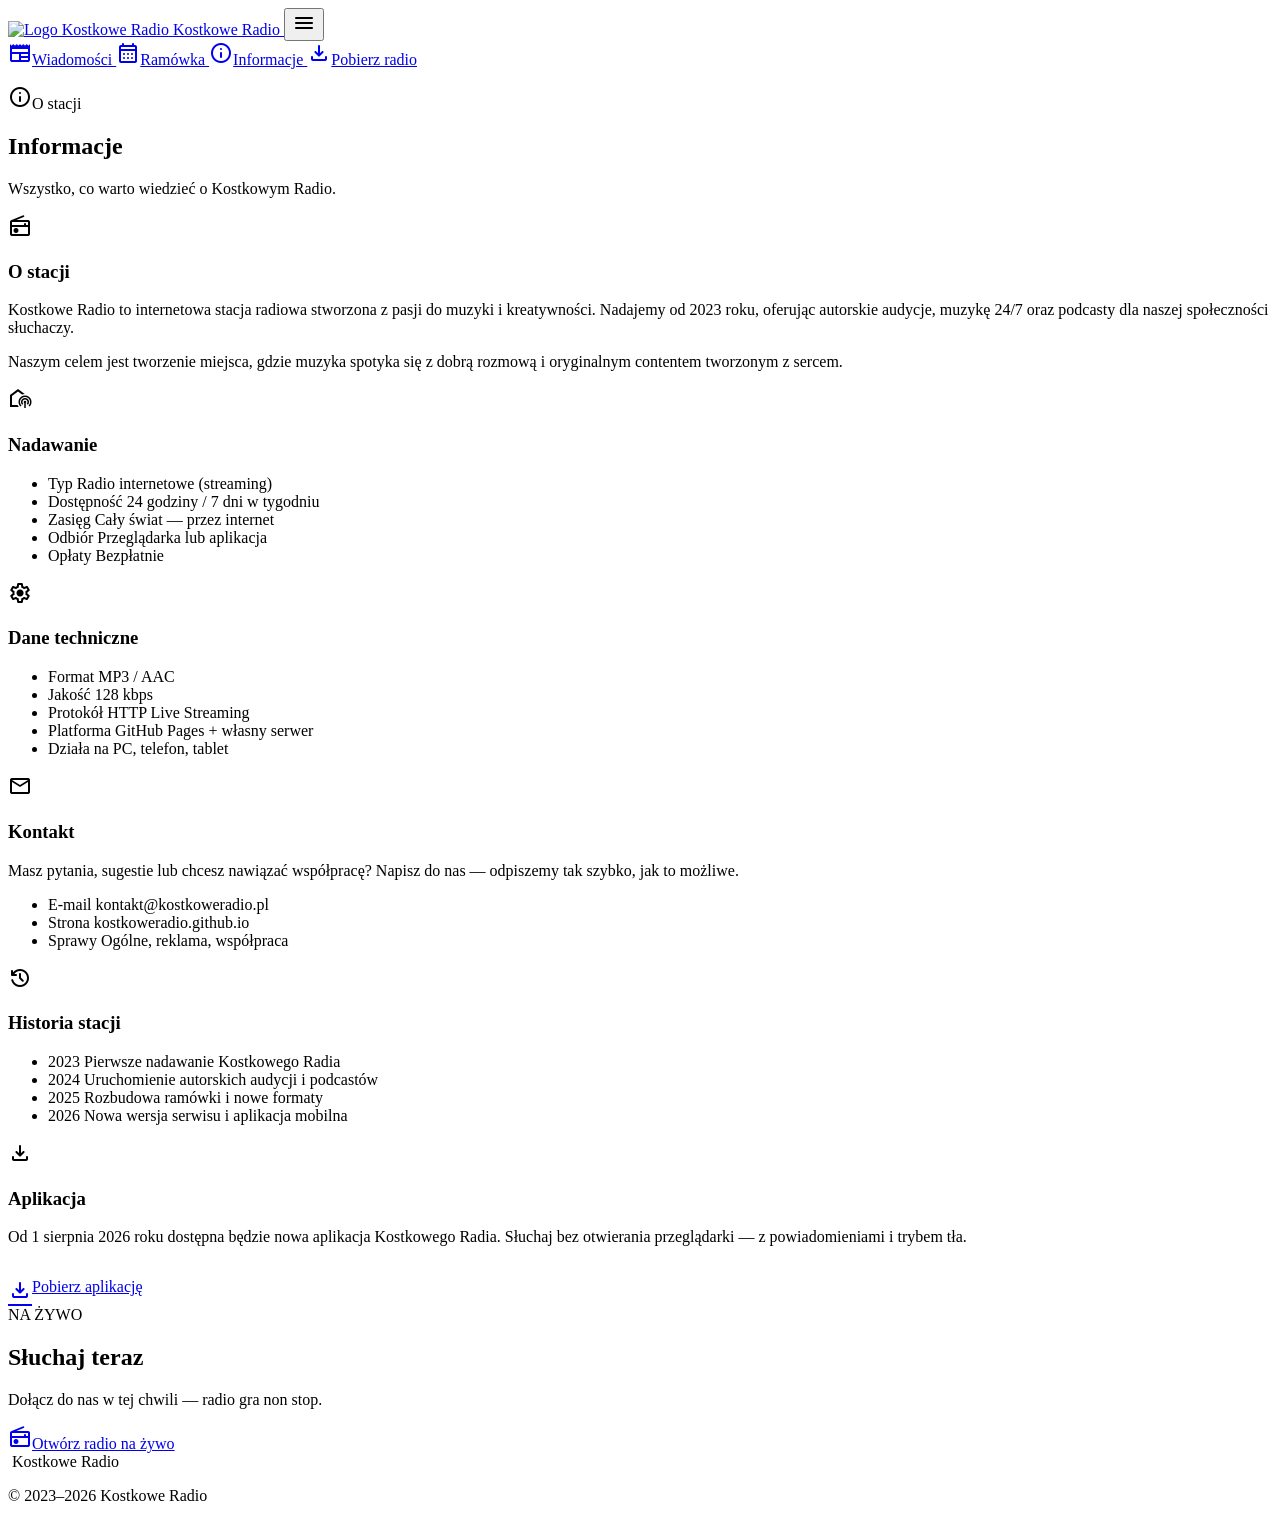
==== pobierz-kostkowe-radio/index.html @ 96087f9d "Create index.html" ====
<!DOCTYPE html>
<html lang="pl">
<head>
  <meta charset="UTF-8" />
  <meta name="viewport" content="width=device-width, initial-scale=1.0" />
  <meta name="description" content="Informacje o Kostkowym Radio — historia stacji, kontakt i dane techniczne." />
  <title>Informacje — Kostkowe Radio</title>
  <link rel="icon" href="https://kostkoweradio.github.io/strona-glowna/icon.png" type="image/png" />
  <link rel="preconnect" href="https://fonts.googleapis.com" />
  <link rel="preconnect" href="https://fonts.gstatic.com" crossorigin />
  <link href="https://fonts.googleapis.com/css2?family=Poppins:wght@400;500;600;700&display=swap" rel="stylesheet" />
  <link rel="stylesheet" href="https://fonts.googleapis.com/css2?family=Material+Symbols+Rounded:opsz,wght,FILL,GRAD@20,400,1,0" />
  <link rel="stylesheet" href="style.css" />
</head>
<body>

  <header class="navbar">
    <div class="navbar-inner">
      <a href="index.html" class="navbar-brand">
        <img src="https://kostkoweradio.github.io/strona-glowna/icon.png" alt="Logo Kostkowe Radio" class="navbar-logo" />
        <span>Kostkowe Radio</span>
      </a>
      <button class="hamburger" id="hamburger" aria-label="Otwórz menu" aria-expanded="false">
        <span class="material-symbols-rounded">menu</span>
      </button>
      <nav class="nav-links" id="nav-links" aria-label="Nawigacja główna">
        <a href="wiadomosci.html" class="nav-link">
          <span class="material-symbols-rounded">newspaper</span>Wiadomości
        </a>
        <a href="ramowka.html" class="nav-link">
          <span class="material-symbols-rounded">calendar_month</span>Ramówka
        </a>
        <a href="informacje.html" class="nav-link">
          <span class="material-symbols-rounded">info</span>Informacje
        </a>
        <a href="/pobierz-kostkowe-radio/" class="nav-link nav-dl">
          <span class="material-symbols-rounded">download</span>Pobierz radio
        </a>
      </nav>
    </div>
  </header>

  <main>

    <section class="page-hero">
      <div class="container">
        <p class="page-eyebrow">
          <span class="material-symbols-rounded">info</span>O stacji
        </p>
        <h1>Informacje</h1>
        <p>Wszystko, co warto wiedzieć o Kostkowym Radio.</p>
      </div>
    </section>

    <section class="section">
      <div class="container">
        <div class="info-grid">

          <div class="info-card">
            <div class="info-card-head">
              <span class="material-symbols-rounded">radio</span>
              <h3>O stacji</h3>
            </div>
            <p>Kostkowe Radio to internetowa stacja radiowa stworzona z pasji do muzyki i kreatywności. Nadajemy od 2023 roku, oferując autorskie audycje, muzykę 24/7 oraz podcasty dla naszej społeczności słuchaczy.</p>
            <p>Naszym celem jest tworzenie miejsca, gdzie muzyka spotyka się z dobrą rozmową i oryginalnym contentem tworzonym z sercem.</p>
          </div>

          <div class="info-card">
            <div class="info-card-head">
              <span class="material-symbols-rounded">broadcast_on_personal</span>
              <h3>Nadawanie</h3>
            </div>
            <ul class="info-list">
              <li>
                <span class="li-label">Typ</span>
                <span class="li-val">Radio internetowe (streaming)</span>
              </li>
              <li>
                <span class="li-label">Dostępność</span>
                <span class="li-val">24 godziny / 7 dni w tygodniu</span>
              </li>
              <li>
                <span class="li-label">Zasięg</span>
                <span class="li-val">Cały świat — przez internet</span>
              </li>
              <li>
                <span class="li-label">Odbiór</span>
                <span class="li-val">Przeglądarka lub aplikacja</span>
              </li>
              <li>
                <span class="li-label">Opłaty</span>
                <span class="li-val">Bezpłatnie</span>
              </li>
            </ul>
          </div>

          <div class="info-card">
            <div class="info-card-head">
              <span class="material-symbols-rounded">settings</span>
              <h3>Dane techniczne</h3>
            </div>
            <ul class="info-list">
              <li>
                <span class="li-label">Format</span>
                <span class="li-val">MP3 / AAC</span>
              </li>
              <li>
                <span class="li-label">Jakość</span>
                <span class="li-val">128 kbps</span>
              </li>
              <li>
                <span class="li-label">Protokół</span>
                <span class="li-val">HTTP Live Streaming</span>
              </li>
              <li>
                <span class="li-label">Platforma</span>
                <span class="li-val">GitHub Pages + własny serwer</span>
              </li>
              <li>
                <span class="li-label">Działa na</span>
                <span class="li-val">PC, telefon, tablet</span>
              </li>
            </ul>
          </div>

          <div class="info-card">
            <div class="info-card-head">
              <span class="material-symbols-rounded">mail</span>
              <h3>Kontakt</h3>
            </div>
            <p>Masz pytania, sugestie lub chcesz nawiązać współpracę? Napisz do nas — odpiszemy tak szybko, jak to możliwe.</p>
            <ul class="info-list">
              <li>
                <span class="li-label">E-mail</span>
                <span class="li-val">kontakt@kostkoweradio.pl</span>
              </li>
              <li>
                <span class="li-label">Strona</span>
                <span class="li-val">kostkoweradio.github.io</span>
              </li>
              <li>
                <span class="li-label">Sprawy</span>
                <span class="li-val">Ogólne, reklama, współpraca</span>
              </li>
            </ul>
          </div>

          <div class="info-card">
            <div class="info-card-head">
              <span class="material-symbols-rounded">history</span>
              <h3>Historia stacji</h3>
            </div>
            <ul class="info-list">
              <li>
                <span class="li-label">2023</span>
                <span class="li-val">Pierwsze nadawanie Kostkowego Radia</span>
              </li>
              <li>
                <span class="li-label">2024</span>
                <span class="li-val">Uruchomienie autorskich audycji i podcastów</span>
              </li>
              <li>
                <span class="li-label">2025</span>
                <span class="li-val">Rozbudowa ramówki i nowe formaty</span>
              </li>
              <li>
                <span class="li-label">2026</span>
                <span class="li-val">Nowa wersja serwisu i aplikacja mobilna</span>
              </li>
            </ul>
          </div>

          <div class="info-card">
            <div class="info-card-head">
              <span class="material-symbols-rounded">download</span>
              <h3>Aplikacja</h3>
            </div>
            <p>Od 1 sierpnia 2026 roku dostępna będzie nowa aplikacja Kostkowego Radia. Słuchaj bez otwierania przeglądarki — z powiadomieniami i trybem tła.</p>
            <a href="pobierz-kostkowe-radio.html" class="btn btn-primary" style="margin-top: 16px; display: inline-flex;">
              <span class="material-symbols-rounded">download</span>Pobierz aplikację
            </a>
          </div>

        </div>
      </div>
    </section>

    <section class="section section-live">
      <div class="container">
        <div class="live-panel">
          <div class="live-badge">
            <span class="live-dot live-dot-md"></span>NA ŻYWO
          </div>
          <h2>Słuchaj teraz</h2>
          <p>Dołącz do nas w tej chwili — radio gra non stop.</p>
          <a href="https://kostkoweradio.github.io/radio" target="_blank" rel="noopener noreferrer" class="btn btn-primary btn-lg">
            <span class="material-symbols-rounded">radio</span>Otwórz radio na żywo
          </a>
        </div>
      </div>
    </section>

  </main>

  <footer class="footer">
    <div class="container footer-inner">
      <div class="footer-brand">
        <img src="https://kostkoweradio.github.io/strona-glowna/icon.png" alt="" class="footer-logo" aria-hidden="true" />
        <span>Kostkowe Radio</span>
      </div>
      <p class="footer-copy">© 2023–2026 Kostkowe Radio</p>
    </div>
  </footer>

  <script src="main.js"></script>
</body>
</html>
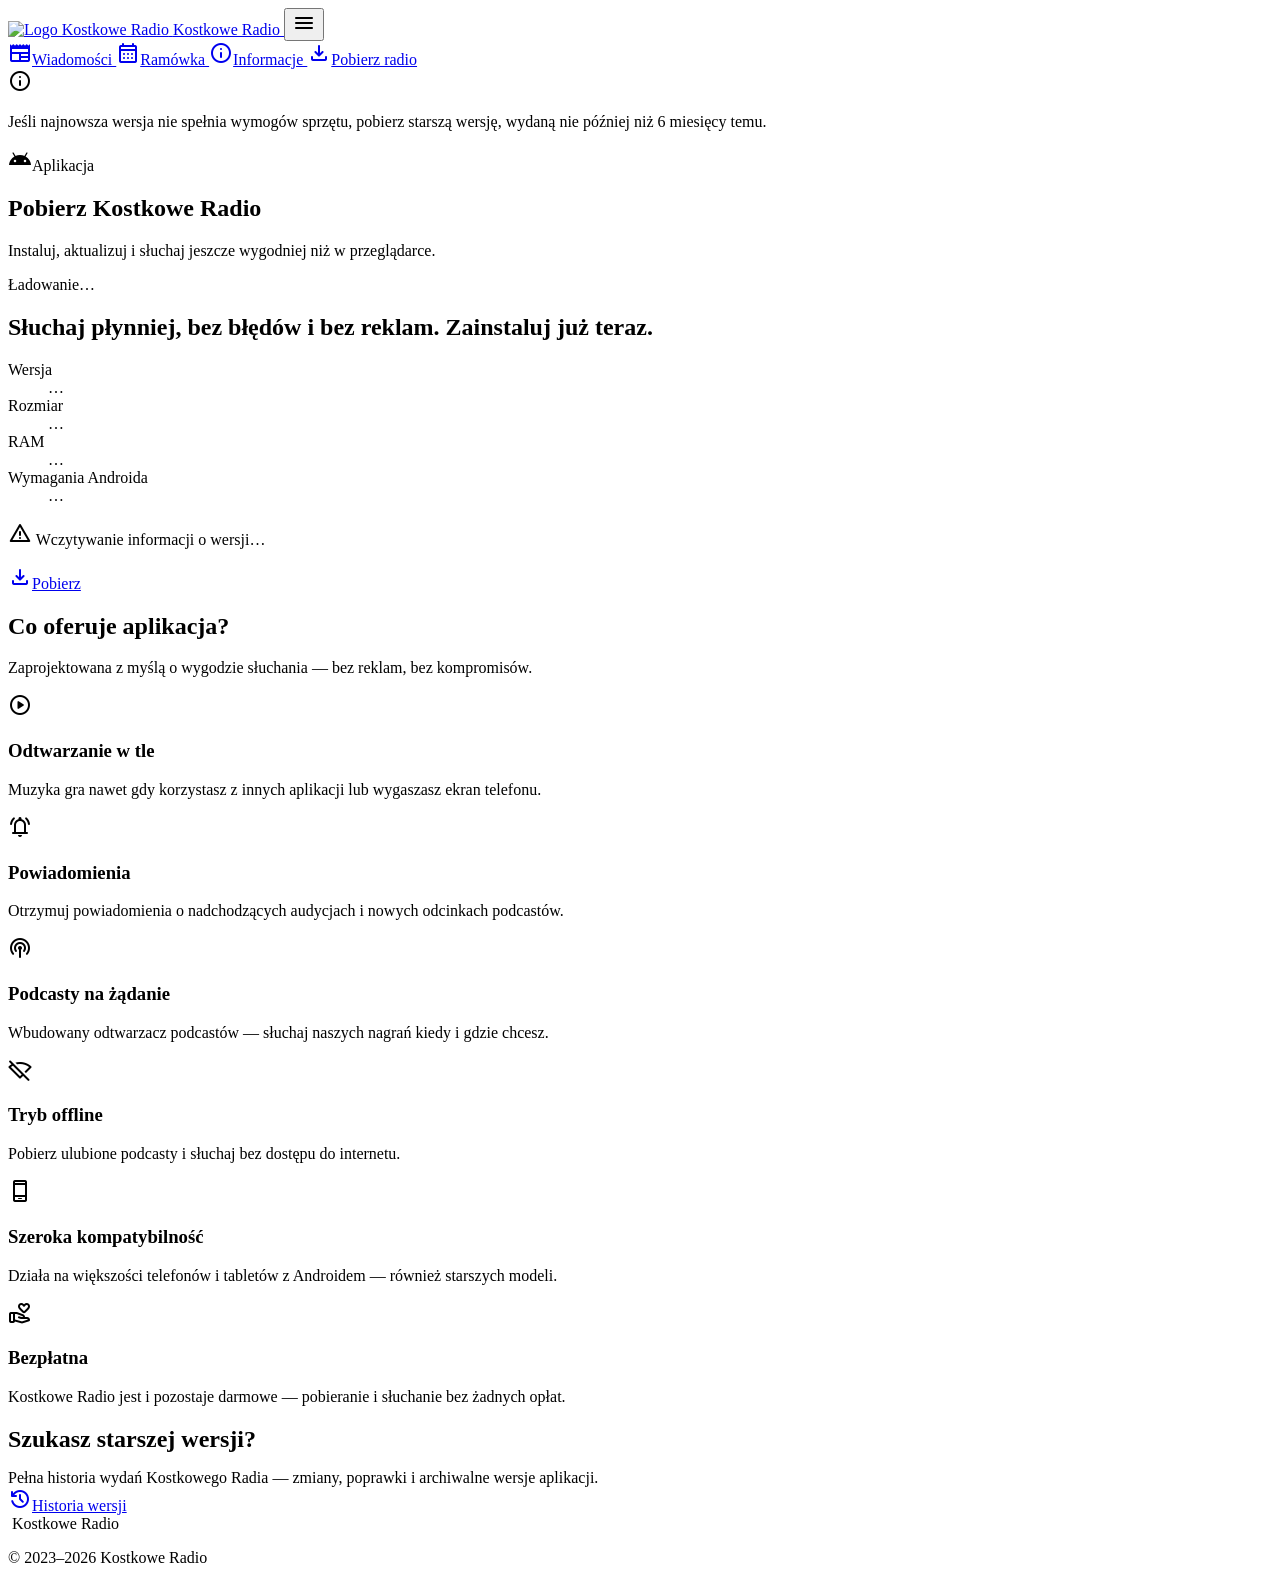
==== commit a3a0d9c9: "Update index.html" ====
--- a/pobierz-kostkowe-radio/index.html
+++ b/pobierz-kostkowe-radio/index.html
@@ -3,8 +3,8 @@
 <head>
   <meta charset="UTF-8" />
   <meta name="viewport" content="width=device-width, initial-scale=1.0" />
-  <meta name="description" content="Informacje o Kostkowym Radio — historia stacji, kontakt i dane techniczne." />
-  <title>Informacje — Kostkowe Radio</title>
+  <meta name="description" content="Pobierz aplikację Kostkowe Radio na Androida — najnowsza wersja, wymagania sprzętowe i historia wydań." />
+  <title>Pobierz aplikację — Kostkowe Radio</title>
   <link rel="icon" href="https://kostkoweradio.github.io/strona-glowna/icon.png" type="image/png" />
   <link rel="preconnect" href="https://fonts.googleapis.com" />
   <link rel="preconnect" href="https://fonts.gstatic.com" crossorigin />
@@ -33,7 +33,7 @@
         <a href="informacje.html" class="nav-link">
           <span class="material-symbols-rounded">info</span>Informacje
         </a>
-        <a href="/pobierz-kostkowe-radio/" class="nav-link nav-dl">
+        <a href="pobierz-kostkowe-radio.html" class="nav-link nav-dl">
           <span class="material-symbols-rounded">download</span>Pobierz radio
         </a>
       </nav>
@@ -42,159 +42,136 @@
 
   <main>
 
+    <!-- Stały komunikat u góry strony -->
+    <div class="top-notice">
+      <div class="container top-notice-inner">
+        <span class="material-symbols-rounded" aria-hidden="true">info</span>
+        <p>Jeśli najnowsza wersja nie spełnia wymogów sprzętu, pobierz starszą wersję, wydaną nie później niż 6 miesięcy temu.</p>
+      </div>
+    </div>
+
     <section class="page-hero">
       <div class="container">
         <p class="page-eyebrow">
-          <span class="material-symbols-rounded">info</span>O stacji
+          <span class="material-symbols-rounded">android</span>Aplikacja
         </p>
-        <h1>Informacje</h1>
-        <p>Wszystko, co warto wiedzieć o Kostkowym Radio.</p>
+        <h1>Pobierz Kostkowe Radio</h1>
+        <p>Instaluj, aktualizuj i słuchaj jeszcze wygodniej niż w przeglądarce.</p>
       </div>
     </section>
 
-    <section class="section">
+    <!-- Karta wersji — wszystkie dane wczytywane dynamicznie z wersje.json -->
+    <section class="section section-alt">
       <div class="container">
-        <div class="info-grid">
+        <div class="version-card" id="version-card">
+          <span class="dl-badge" id="version-badge">Ładowanie…</span>
+          <h2 class="version-tagline">Słuchaj płynniej, bez błędów i bez reklam. Zainstaluj już teraz.</h2>
 
-          <div class="info-card">
-            <div class="info-card-head">
-              <span class="material-symbols-rounded">radio</span>
-              <h3>O stacji</h3>
+          <div id="version-notice" class="version-alert" role="status" aria-live="polite" hidden></div>
+
+          <dl class="version-specs">
+            <div class="spec-row">
+              <dt>Wersja</dt>
+              <dd id="app-version">…</dd>
             </div>
-            <p>Kostkowe Radio to internetowa stacja radiowa stworzona z pasji do muzyki i kreatywności. Nadajemy od 2023 roku, oferując autorskie audycje, muzykę 24/7 oraz podcasty dla naszej społeczności słuchaczy.</p>
-            <p>Naszym celem jest tworzenie miejsca, gdzie muzyka spotyka się z dobrą rozmową i oryginalnym contentem tworzonym z sercem.</p>
+            <div class="spec-row">
+              <dt>Rozmiar</dt>
+              <dd id="app-size">…</dd>
+            </div>
+            <div class="spec-row">
+              <dt>RAM</dt>
+              <dd id="app-ram">…</dd>
+            </div>
+            <div class="spec-row">
+              <dt>Wymagania Androida</dt>
+              <dd id="app-android">…</dd>
+            </div>
+          </dl>
+
+          <p class="version-info-note">
+            <span class="material-symbols-rounded" aria-hidden="true">warning</span>
+            <span id="app-note">Wczytywanie informacji o wersji…</span>
+          </p>
+
+          <div id="recommend-wrap" class="recommend-box" role="status" aria-live="polite" hidden>
+            <span class="material-symbols-rounded" aria-hidden="true">tips_and_updates</span>
+            <div>
+              <p id="recommend-text"></p>
+              <a id="recommend-btn" href="#" class="btn btn-outline btn-sm">
+                <span class="material-symbols-rounded">download</span>Pobierz zalecaną wersję
+              </a>
+            </div>
           </div>
 
-          <div class="info-card">
-            <div class="info-card-head">
-              <span class="material-symbols-rounded">broadcast_on_personal</span>
-              <h3>Nadawanie</h3>
-            </div>
-            <ul class="info-list">
-              <li>
-                <span class="li-label">Typ</span>
-                <span class="li-val">Radio internetowe (streaming)</span>
-              </li>
-              <li>
-                <span class="li-label">Dostępność</span>
-                <span class="li-val">24 godziny / 7 dni w tygodniu</span>
-              </li>
-              <li>
-                <span class="li-label">Zasięg</span>
-                <span class="li-val">Cały świat — przez internet</span>
-              </li>
-              <li>
-                <span class="li-label">Odbiór</span>
-                <span class="li-val">Przeglądarka lub aplikacja</span>
-              </li>
-              <li>
-                <span class="li-label">Opłaty</span>
-                <span class="li-val">Bezpłatnie</span>
-              </li>
-            </ul>
-          </div>
+          <a id="download-btn" href="#" class="btn btn-primary btn-lg" download>
+            <span class="material-symbols-rounded">download</span>Pobierz
+          </a>
 
-          <div class="info-card">
-            <div class="info-card-head">
-              <span class="material-symbols-rounded">settings</span>
-              <h3>Dane techniczne</h3>
-            </div>
-            <ul class="info-list">
-              <li>
-                <span class="li-label">Format</span>
-                <span class="li-val">MP3 / AAC</span>
-              </li>
-              <li>
-                <span class="li-label">Jakość</span>
-                <span class="li-val">128 kbps</span>
-              </li>
-              <li>
-                <span class="li-label">Protokół</span>
-                <span class="li-val">HTTP Live Streaming</span>
-              </li>
-              <li>
-                <span class="li-label">Platforma</span>
-                <span class="li-val">GitHub Pages + własny serwer</span>
-              </li>
-              <li>
-                <span class="li-label">Działa na</span>
-                <span class="li-val">PC, telefon, tablet</span>
-              </li>
-            </ul>
-          </div>
-
-          <div class="info-card">
-            <div class="info-card-head">
-              <span class="material-symbols-rounded">mail</span>
-              <h3>Kontakt</h3>
-            </div>
-            <p>Masz pytania, sugestie lub chcesz nawiązać współpracę? Napisz do nas — odpiszemy tak szybko, jak to możliwe.</p>
-            <ul class="info-list">
-              <li>
-                <span class="li-label">E-mail</span>
-                <span class="li-val">kontakt@kostkoweradio.pl</span>
-              </li>
-              <li>
-                <span class="li-label">Strona</span>
-                <span class="li-val">kostkoweradio.github.io</span>
-              </li>
-              <li>
-                <span class="li-label">Sprawy</span>
-                <span class="li-val">Ogólne, reklama, współpraca</span>
-              </li>
-            </ul>
-          </div>
-
-          <div class="info-card">
-            <div class="info-card-head">
-              <span class="material-symbols-rounded">history</span>
-              <h3>Historia stacji</h3>
-            </div>
-            <ul class="info-list">
-              <li>
-                <span class="li-label">2023</span>
-                <span class="li-val">Pierwsze nadawanie Kostkowego Radia</span>
-              </li>
-              <li>
-                <span class="li-label">2024</span>
-                <span class="li-val">Uruchomienie autorskich audycji i podcastów</span>
-              </li>
-              <li>
-                <span class="li-label">2025</span>
-                <span class="li-val">Rozbudowa ramówki i nowe formaty</span>
-              </li>
-              <li>
-                <span class="li-label">2026</span>
-                <span class="li-val">Nowa wersja serwisu i aplikacja mobilna</span>
-              </li>
-            </ul>
-          </div>
-
-          <div class="info-card">
-            <div class="info-card-head">
-              <span class="material-symbols-rounded">download</span>
-              <h3>Aplikacja</h3>
-            </div>
-            <p>Od 1 sierpnia 2026 roku dostępna będzie nowa aplikacja Kostkowego Radia. Słuchaj bez otwierania przeglądarki — z powiadomieniami i trybem tła.</p>
-            <a href="pobierz-kostkowe-radio.html" class="btn btn-primary" style="margin-top: 16px; display: inline-flex;">
-              <span class="material-symbols-rounded">download</span>Pobierz aplikację
-            </a>
-          </div>
-
+          <noscript>
+            <p class="version-error">Włącz JavaScript, aby zobaczyć aktualne informacje o wersji i pobrać aplikację.</p>
+          </noscript>
         </div>
       </div>
     </section>
 
-    <section class="section section-live">
+    <!-- Inne dostępne wersje — generowane dynamicznie (max 6 miesięcy wstecz) -->
+    <section class="section" id="other-versions-wrap" hidden>
       <div class="container">
-        <div class="live-panel">
-          <div class="live-badge">
-            <span class="live-dot live-dot-md"></span>NA ŻYWO
+        <h2 class="section-title">Inne dostępne wersje</h2>
+        <p class="section-sub">Wersje wydane w ciągu ostatnich 6 miesięcy, nadal dostępne do pobrania z tej strony.</p>
+        <ul class="version-pills" id="other-versions"></ul>
+      </div>
+    </section>
+
+    <section class="section section-alt">
+      <div class="container">
+        <h2 class="section-title">Co oferuje aplikacja?</h2>
+        <p class="section-sub">Zaprojektowana z myślą o wygodzie słuchania — bez reklam, bez kompromisów.</p>
+        <div class="feature-grid">
+          <div class="feature-card">
+            <span class="material-symbols-rounded feature-icon">play_circle</span>
+            <h3>Odtwarzanie w tle</h3>
+            <p>Muzyka gra nawet gdy korzystasz z innych aplikacji lub wygaszasz ekran telefonu.</p>
           </div>
-          <h2>Słuchaj teraz</h2>
-          <p>Dołącz do nas w tej chwili — radio gra non stop.</p>
-          <a href="https://kostkoweradio.github.io/radio" target="_blank" rel="noopener noreferrer" class="btn btn-primary btn-lg">
-            <span class="material-symbols-rounded">radio</span>Otwórz radio na żywo
+          <div class="feature-card">
+            <span class="material-symbols-rounded feature-icon">notifications_active</span>
+            <h3>Powiadomienia</h3>
+            <p>Otrzymuj powiadomienia o nadchodzących audycjach i nowych odcinkach podcastów.</p>
+          </div>
+          <div class="feature-card">
+            <span class="material-symbols-rounded feature-icon">podcasts</span>
+            <h3>Podcasty na żądanie</h3>
+            <p>Wbudowany odtwarzacz podcastów — słuchaj naszych nagrań kiedy i gdzie chcesz.</p>
+          </div>
+          <div class="feature-card">
+            <span class="material-symbols-rounded feature-icon">signal_wifi_off</span>
+            <h3>Tryb offline</h3>
+            <p>Pobierz ulubione podcasty i słuchaj bez dostępu do internetu.</p>
+          </div>
+          <div class="feature-card">
+            <span class="material-symbols-rounded feature-icon">phone_android</span>
+            <h3>Szeroka kompatybilność</h3>
+            <p>Działa na większości telefonów i tabletów z Androidem — również starszych modeli.</p>
+          </div>
+          <div class="feature-card">
+            <span class="material-symbols-rounded feature-icon">volunteer_activism</span>
+            <h3>Bezpłatna</h3>
+            <p>Kostkowe Radio jest i pozostaje darmowe — pobieranie i słuchanie bez żadnych opłat.</p>
+          </div>
+        </div>
+      </div>
+    </section>
+
+    <!-- Sekcja z linkiem do pełnej historii wersji -->
+    <section class="section">
+      <div class="container">
+        <div class="history-box">
+          <div>
+            <h2 class="section-title" style="margin-bottom:6px;">Szukasz starszej wersji?</h2>
+            <p class="section-sub" style="margin-bottom:0;">Pełna historia wydań Kostkowego Radia — zmiany, poprawki i archiwalne wersje aplikacji.</p>
+          </div>
+          <a href="/pobierz-kostkowe-radio/historia.html" class="btn btn-outline btn-lg">
+            <span class="material-symbols-rounded">history</span>Historia wersji
           </a>
         </div>
       </div>
@@ -213,5 +190,6 @@
   </footer>
 
   <script src="main.js"></script>
+  <script src="pobierz.js"></script>
 </body>
 </html>
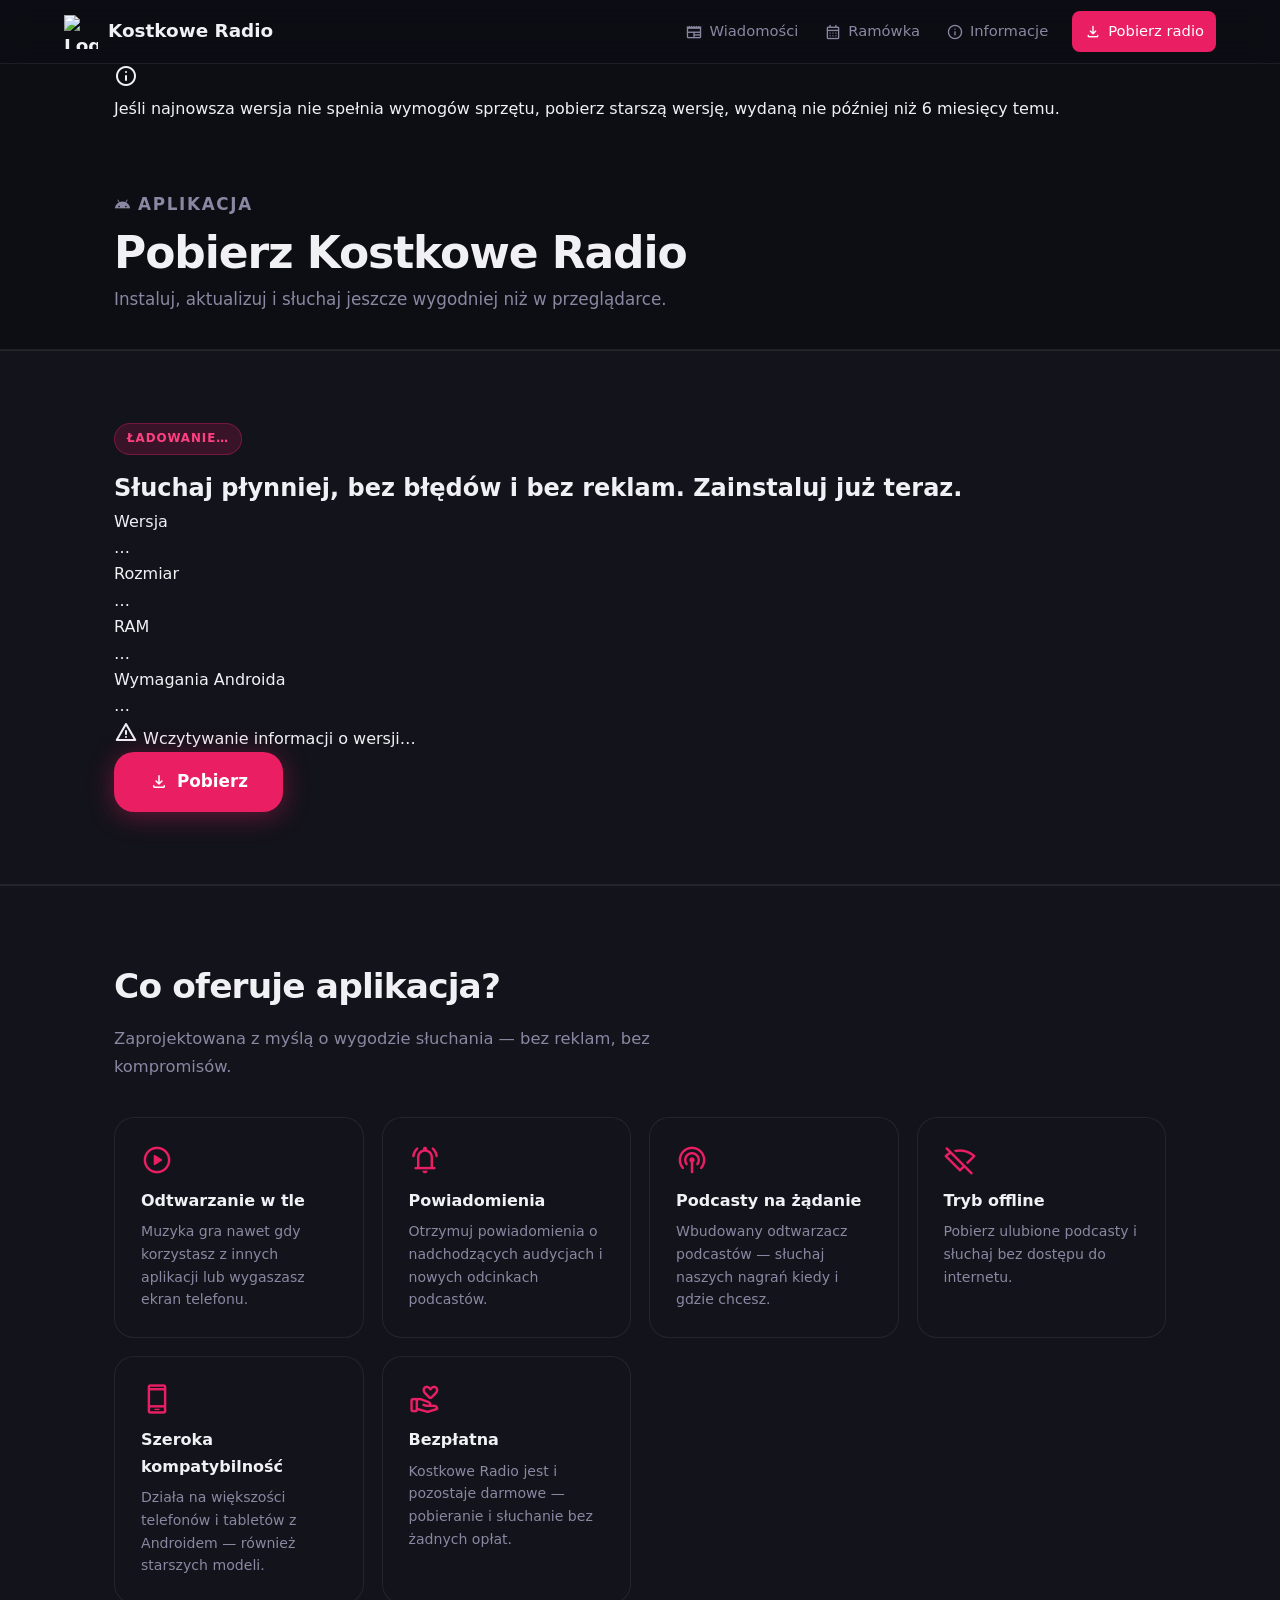
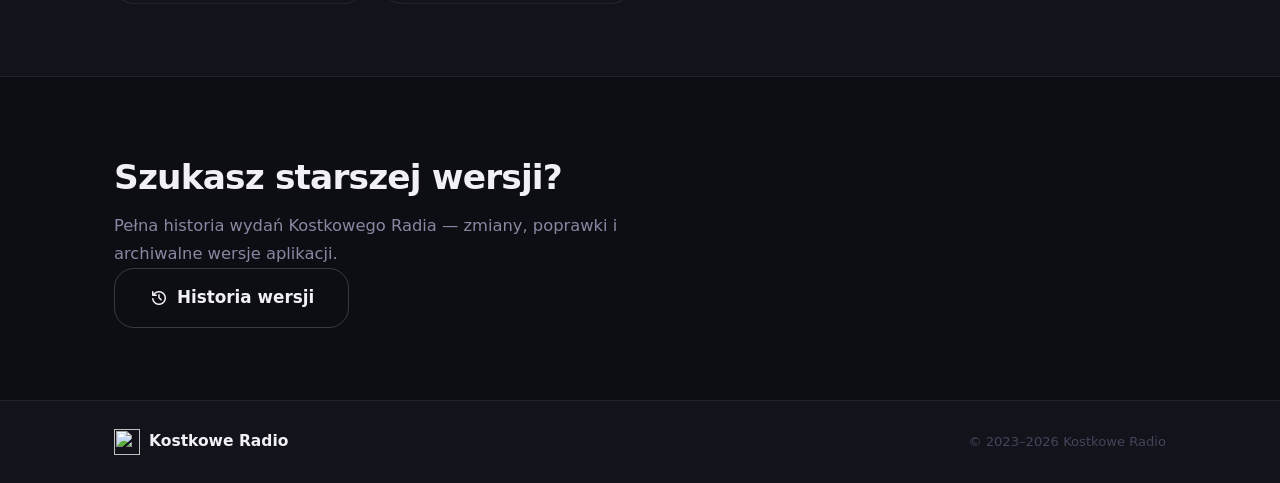
==== commit 418aba52: "Update index.html" ====
--- a/pobierz-kostkowe-radio/index.html
+++ b/pobierz-kostkowe-radio/index.html
@@ -10,7 +10,7 @@
   <link rel="preconnect" href="https://fonts.gstatic.com" crossorigin />
   <link href="https://fonts.googleapis.com/css2?family=Poppins:wght@400;500;600;700&display=swap" rel="stylesheet" />
   <link rel="stylesheet" href="https://fonts.googleapis.com/css2?family=Material+Symbols+Rounded:opsz,wght,FILL,GRAD@20,400,1,0" />
-  <link rel="stylesheet" href="style.css" />
+  <link rel="stylesheet" href="/style.css" />
 </head>
 <body>
 
@@ -189,7 +189,7 @@
     </div>
   </footer>
 
-  <script src="main.js"></script>
-  <script src="pobierz.js"></script>
+  <script src="/main.js"></script>
+  <script src="/pobierz.js"></script>
 </body>
 </html>
--- a/style.css
+++ b/style.css
@@ -0,0 +1,633 @@
+/* =====================================================
+   Kostkowe Radio — style.css
+   ===================================================== */
+
+/* ===== CSS VARIABLES ===== */
+:root {
+  --bg:         #0d0d14;
+  --surface:    #13131b;
+  --surface-el: #1b1b27;
+  --border:     rgba(255,255,255,0.07);
+  --border-hi:  rgba(233,30,99,0.35);
+  --accent:     #e91e63;
+  --accent-lt:  #ff4081;
+  --accent-glow:rgba(233,30,99,0.18);
+  --txt:        #f0f0f5;
+  --txt-2:      #8888a2;
+  --txt-3:      #44445a;
+  --r-sm:  8px;
+  --r-md: 14px;
+  --r-lg: 20px;
+  --r-xl: 28px;
+  --sh-accent: 0 4px 26px rgba(233,30,99,0.38);
+  --nav-h: 64px;
+  --font: 'Poppins', system-ui, sans-serif;
+  --ease: 0.2s ease;
+}
+
+/* ===== RESET ===== */
+*, *::before, *::after { box-sizing: border-box; margin: 0; padding: 0; }
+img { display: block; max-width: 100%; }
+a   { color: inherit; text-decoration: none; }
+button { font-family: inherit; cursor: pointer; }
+ul { list-style: none; }
+
+/* ===== BASE ===== */
+html { scroll-behavior: smooth; }
+body {
+  font-family: var(--font);
+  background: var(--bg);
+  color: var(--txt);
+  line-height: 1.65;
+  overflow-x: hidden;
+}
+
+/* ===== CONTAINER ===== */
+.container {
+  max-width: 1100px;
+  margin: 0 auto;
+  padding: 0 24px;
+}
+
+/* =====================================================
+   NAVBAR
+   ===================================================== */
+.navbar {
+  position: sticky;
+  top: 0;
+  z-index: 900;
+  height: var(--nav-h);
+  background: rgba(13,13,20,0.92);
+  backdrop-filter: blur(14px);
+  -webkit-backdrop-filter: blur(14px);
+  border-bottom: 1px solid var(--border);
+}
+.navbar-inner {
+  max-width: 1200px;
+  margin: 0 auto;
+  padding: 0 24px;
+  height: 100%;
+  display: flex;
+  align-items: center;
+  justify-content: space-between;
+}
+.navbar-brand {
+  display: flex;
+  align-items: center;
+  gap: 10px;
+  font-weight: 700;
+  font-size: 1.15rem;
+  color: var(--txt);
+  flex-shrink: 0;
+}
+.navbar-logo { width: 34px; height: 34px; object-fit: contain; }
+
+.nav-links { display: flex; align-items: center; gap: 2px; }
+.nav-link {
+  display: inline-flex;
+  align-items: center;
+  gap: 6px;
+  padding: 8px 12px;
+  border-radius: var(--r-sm);
+  font-size: 0.92rem;
+  font-weight: 500;
+  color: var(--txt-2);
+  white-space: nowrap;
+  transition: color var(--ease), background var(--ease);
+}
+.nav-link .material-symbols-rounded { font-size: 18px; flex-shrink: 0; }
+.nav-link:hover,
+.nav-link.active { color: var(--txt); background: var(--surface-el); }
+
+.nav-dl {
+  background: var(--accent);
+  color: #fff !important;
+  margin-left: 10px;
+}
+.nav-dl:hover { background: var(--accent-lt) !important; }
+
+.hamburger {
+  display: none;
+  align-items: center;
+  justify-content: center;
+  background: none;
+  border: none;
+  color: var(--txt);
+  padding: 8px;
+  border-radius: var(--r-sm);
+}
+.hamburger .material-symbols-rounded { font-size: 26px; }
+
+/* =====================================================
+   HERO
+   ===================================================== */
+.hero {
+  position: relative;
+  min-height: calc(100vh - var(--nav-h));
+  background:
+    url('https://kostkoweradio.github.io/strona-glowna/0yg11h.jpg')
+    center/cover no-repeat;
+  background-color: var(--surface);
+  display: flex;
+  align-items: flex-end;
+  padding: 64px 5% 80px;
+  overflow: hidden;
+}
+.hero::before {
+  content: '';
+  position: absolute;
+  inset: 0;
+  background: linear-gradient(
+    to top,
+    rgba(13,13,20,1)    0%,
+    rgba(13,13,20,0.72) 45%,
+    rgba(13,13,20,0.28) 100%
+  );
+  z-index: 0;
+}
+.hero-content { position: relative; z-index: 1; max-width: 640px; }
+.hero-label {
+  display: inline-block;
+  font-size: 0.78rem;
+  font-weight: 600;
+  letter-spacing: 0.1em;
+  text-transform: uppercase;
+  color: var(--accent-lt);
+  margin-bottom: 14px;
+}
+.hero-title {
+  font-size: clamp(2.2rem, 5.5vw, 4rem);
+  font-weight: 700;
+  line-height: 1.1;
+  letter-spacing: -0.03em;
+  margin-bottom: 14px;
+}
+.hero-sub {
+  font-size: clamp(0.95rem, 2vw, 1.2rem);
+  color: rgba(240,240,245,0.68);
+  margin-bottom: 32px;
+  max-width: 460px;
+}
+.hero-actions { display: flex; flex-wrap: wrap; gap: 12px; }
+
+/* =====================================================
+   BUTTONS
+   ===================================================== */
+.btn {
+  display: inline-flex;
+  align-items: center;
+  gap: 8px;
+  padding: 12px 24px;
+  border-radius: var(--r-md);
+  font-family: var(--font);
+  font-weight: 600;
+  font-size: 0.95rem;
+  border: 1.5px solid transparent;
+  transition: transform var(--ease), box-shadow var(--ease), background var(--ease), border-color var(--ease);
+}
+.btn .material-symbols-rounded { font-size: 20px; }
+.btn:active { transform: scale(0.97); }
+
+.btn-primary {
+  background: var(--accent);
+  color: #fff;
+  box-shadow: var(--sh-accent);
+}
+.btn-primary:hover {
+  background: var(--accent-lt);
+  transform: translateY(-1px);
+  box-shadow: 0 6px 32px rgba(233,30,99,0.48);
+}
+.btn-outline {
+  background: transparent;
+  color: var(--txt);
+  border-color: rgba(255,255,255,0.18);
+}
+.btn-outline:hover {
+  border-color: rgba(255,255,255,0.4);
+  background: rgba(255,255,255,0.05);
+}
+.btn-ghost {
+  background: var(--surface-el);
+  color: var(--accent-lt);
+  border-color: var(--border);
+}
+.btn-ghost:hover { background: var(--accent); color: #fff; border-color: var(--accent); }
+
+.btn-lg { padding: 15px 34px; font-size: 1.05rem; border-radius: var(--r-lg); }
+
+/* ===== LIVE DOT ===== */
+.live-dot {
+  display: inline-block;
+  width: 8px; height: 8px;
+  border-radius: 50%;
+  background: currentColor;
+  flex-shrink: 0;
+  animation: pulse-dot 2.2s ease-in-out infinite;
+}
+.live-dot-md { width: 11px; height: 11px; color: var(--accent-lt); }
+@keyframes pulse-dot {
+  0%,100% { opacity: 1; transform: scale(1); }
+  50%      { opacity: 0.4; transform: scale(0.75); }
+}
+
+/* =====================================================
+   SECTIONS
+   ===================================================== */
+.section { padding: 72px 0; }
+.section-alt {
+  background: var(--surface);
+  border-top:    1px solid var(--border);
+  border-bottom: 1px solid var(--border);
+}
+.section-title {
+  font-size: clamp(1.45rem, 3vw, 2.15rem);
+  font-weight: 700;
+  letter-spacing: -0.025em;
+  margin-bottom: 10px;
+}
+.section-sub {
+  font-size: 1.02rem;
+  color: var(--txt-2);
+  max-width: 580px;
+  line-height: 1.72;
+  margin-bottom: 36px;
+}
+
+/* =====================================================
+   FEATURE GRID
+   ===================================================== */
+.feature-grid {
+  display: grid;
+  grid-template-columns: repeat(auto-fit, minmax(220px, 1fr));
+  gap: 18px;
+  margin-top: 36px;
+}
+.feature-card {
+  background: var(--surface);
+  border: 1px solid var(--border);
+  border-radius: var(--r-lg);
+  padding: 26px;
+  transition: border-color var(--ease), transform var(--ease);
+}
+.feature-card:hover { border-color: var(--border-hi); transform: translateY(-3px); }
+.feature-icon { font-size: 32px; color: var(--accent); display: block; margin-bottom: 12px; }
+.feature-card h3 { font-size: 1rem; font-weight: 600; margin-bottom: 6px; }
+.feature-card p  { font-size: 0.88rem; color: var(--txt-2); line-height: 1.62; }
+
+/* =====================================================
+   DOWNLOAD PANEL
+   ===================================================== */
+.download-panel {
+  display: grid;
+  grid-template-columns: 1fr 130px;
+  align-items: center;
+  gap: 32px;
+  background: linear-gradient(135deg, var(--surface-el) 0%, rgba(233,30,99,0.07) 100%);
+  border: 1px solid var(--border-hi);
+  border-radius: var(--r-xl);
+  padding: 48px;
+  overflow: hidden;
+}
+.dl-badge {
+  display: inline-block;
+  background: var(--accent-glow);
+  color: var(--accent-lt);
+  border: 1px solid var(--border-hi);
+  font-size: 0.74rem;
+  font-weight: 600;
+  letter-spacing: 0.08em;
+  text-transform: uppercase;
+  padding: 5px 12px;
+  border-radius: 100px;
+  margin-bottom: 14px;
+}
+.download-text h2 {
+  font-size: clamp(1.5rem, 3.5vw, 2.2rem);
+  font-weight: 700;
+  letter-spacing: -0.025em;
+  margin-bottom: 10px;
+}
+.download-text p {
+  font-size: 1rem;
+  color: var(--txt-2);
+  line-height: 1.7;
+  margin-bottom: 26px;
+  max-width: 440px;
+}
+.dl-visual {
+  display: flex;
+  justify-content: center;
+  align-items: center;
+}
+.dl-visual .material-symbols-rounded {
+  font-size: 110px;
+  color: rgba(233,30,99,0.13);
+  user-select: none;
+}
+
+/* =====================================================
+   PODCAST CARDS
+   ===================================================== */
+.podcast-grid {
+  display: grid;
+  grid-template-columns: repeat(auto-fill, minmax(290px, 1fr));
+  gap: 20px;
+  margin-top: 32px;
+}
+.podcast-card {
+  background: var(--surface);
+  border: 1px solid var(--border);
+  border-radius: var(--r-lg);
+  padding: 24px;
+  transition: border-color var(--ease), transform var(--ease);
+}
+.podcast-card:hover { border-color: var(--border-hi); transform: translateY(-2px); }
+.podcast-ep {
+  font-size: 0.74rem;
+  font-weight: 600;
+  letter-spacing: 0.1em;
+  text-transform: uppercase;
+  color: var(--accent);
+  margin-bottom: 8px;
+}
+.podcast-card h3 { font-size: 1.05rem; font-weight: 600; margin-bottom: 8px; }
+.podcast-card p  { font-size: 0.88rem; color: var(--txt-2); line-height: 1.62; margin-bottom: 20px; }
+
+/* =====================================================
+   LIVE SECTION
+   ===================================================== */
+.section-live {
+  background: radial-gradient(
+    ellipse 80% 60% at 50% 100%,
+    rgba(233,30,99,0.08) 0%,
+    var(--surface) 70%
+  );
+  border-top:    1px solid var(--border);
+  border-bottom: 1px solid var(--border);
+}
+.live-panel { text-align: center; padding: 8px 0; }
+.live-badge {
+  display: inline-flex;
+  align-items: center;
+  gap: 8px;
+  background: var(--surface-el);
+  border: 1px solid var(--border-hi);
+  border-radius: 100px;
+  padding: 6px 16px;
+  font-size: 0.74rem;
+  font-weight: 700;
+  letter-spacing: 0.1em;
+  color: var(--accent-lt);
+  margin-bottom: 18px;
+}
+.live-panel h2 {
+  font-size: clamp(1.45rem, 3.5vw, 2.15rem);
+  font-weight: 700;
+  letter-spacing: -0.025em;
+  margin-bottom: 10px;
+}
+.live-panel > p { color: var(--txt-2); font-size: 1rem; margin-bottom: 28px; }
+
+/* =====================================================
+   QUICK TILES
+   ===================================================== */
+.tiles-grid {
+  display: grid;
+  grid-template-columns: repeat(auto-fit, minmax(140px, 1fr));
+  gap: 14px;
+  margin-top: 28px;
+}
+.tile {
+  display: flex;
+  flex-direction: column;
+  align-items: center;
+  gap: 10px;
+  background: var(--surface);
+  border: 1px solid var(--border);
+  border-radius: var(--r-lg);
+  padding: 26px 16px;
+  color: var(--txt-2);
+  transition: border-color var(--ease), color var(--ease), transform var(--ease);
+}
+.tile:hover { border-color: var(--border-hi); color: var(--txt); transform: translateY(-3px); }
+.tile .material-symbols-rounded { font-size: 34px; color: var(--accent); }
+.tile-label { font-weight: 600; font-size: 0.92rem; }
+
+/* =====================================================
+   FOOTER
+   ===================================================== */
+.footer {
+  background: var(--surface);
+  border-top: 1px solid var(--border);
+  padding: 28px 0;
+}
+.footer-inner {
+  display: flex;
+  align-items: center;
+  justify-content: space-between;
+  flex-wrap: wrap;
+  gap: 14px;
+}
+.footer-brand { display: flex; align-items: center; gap: 9px; font-weight: 600; font-size: 0.97rem; }
+.footer-logo  { width: 26px; height: 26px; object-fit: contain; }
+.footer-copy  { color: var(--txt-3); font-size: 0.82rem; }
+
+/* =====================================================
+   PAGE HERO  (wiadomości / ramówka / informacje)
+   ===================================================== */
+.page-hero {
+  padding: 60px 0 36px;
+  border-bottom: 1px solid var(--border);
+}
+.page-eyebrow {
+  display: inline-flex;
+  align-items: center;
+  gap: 7px;
+  font-size: 0.76rem;
+  font-weight: 600;
+  letter-spacing: 0.1em;
+  text-transform: uppercase;
+  color: var(--accent);
+  margin-bottom: 10px;
+}
+.page-eyebrow .material-symbols-rounded { font-size: 17px; }
+.page-hero h1 {
+  font-size: clamp(1.8rem, 4vw, 2.75rem);
+  font-weight: 700;
+  letter-spacing: -0.025em;
+  line-height: 1.12;
+}
+.page-hero p { color: var(--txt-2); font-size: 1.05rem; margin-top: 8px; }
+
+/* =====================================================
+   NEWS
+   ===================================================== */
+.news-grid {
+  display: grid;
+  grid-template-columns: repeat(auto-fill, minmax(280px, 1fr));
+  gap: 22px;
+  margin-top: 36px;
+}
+.news-card {
+  background: var(--surface);
+  border: 1px solid var(--border);
+  border-radius: var(--r-lg);
+  padding: 26px;
+  display: flex;
+  flex-direction: column;
+  transition: border-color var(--ease), transform var(--ease);
+}
+.news-card:hover { border-color: var(--border-hi); transform: translateY(-3px); }
+.news-date {
+  font-size: 0.74rem;
+  font-weight: 600;
+  letter-spacing: 0.08em;
+  text-transform: uppercase;
+  color: var(--accent);
+  margin-bottom: 8px;
+}
+.news-card h3 { font-size: 1.05rem; font-weight: 600; line-height: 1.4; margin-bottom: 8px; }
+.news-card p  { font-size: 0.88rem; color: var(--txt-2); line-height: 1.65; flex-grow: 1; margin-bottom: 18px; }
+.news-more {
+  display: inline-flex;
+  align-items: center;
+  gap: 4px;
+  color: var(--accent-lt);
+  font-size: 0.88rem;
+  font-weight: 600;
+}
+.news-more:hover { text-decoration: underline; }
+.news-more .material-symbols-rounded { font-size: 16px; }
+
+/* =====================================================
+   SCHEDULE
+   ===================================================== */
+.schedule-wrap { margin-top: 36px; display: grid; gap: 26px; }
+.schedule-block {
+  background: var(--surface);
+  border: 1px solid var(--border);
+  border-radius: var(--r-lg);
+  overflow: hidden;
+}
+.schedule-head {
+  padding: 13px 22px;
+  background: var(--surface-el);
+  border-bottom: 1px solid var(--border);
+  font-size: 0.76rem;
+  font-weight: 700;
+  letter-spacing: 0.1em;
+  text-transform: uppercase;
+  color: var(--accent);
+}
+.schedule-row {
+  display: grid;
+  grid-template-columns: 108px 1fr;
+  padding: 13px 22px;
+  border-bottom: 1px solid var(--border);
+  gap: 8px;
+  transition: background var(--ease);
+}
+.schedule-row:last-child { border-bottom: none; }
+.schedule-row:hover { background: var(--surface-el); }
+.sch-time { font-size: 0.88rem; font-weight: 600; color: var(--accent-lt); white-space: nowrap; }
+.sch-info { display: flex; flex-direction: column; gap: 2px; }
+.sch-title { font-size: 0.95rem; font-weight: 500; }
+.sch-desc  { font-size: 0.82rem; color: var(--txt-2); }
+
+/* =====================================================
+   INFO PAGE
+   ===================================================== */
+.info-grid {
+  display: grid;
+  grid-template-columns: repeat(auto-fit, minmax(270px, 1fr));
+  gap: 22px;
+  margin-top: 36px;
+}
+.info-card {
+  background: var(--surface);
+  border: 1px solid var(--border);
+  border-radius: var(--r-lg);
+  padding: 26px;
+}
+.info-card-head {
+  display: flex;
+  align-items: center;
+  gap: 9px;
+  margin-bottom: 16px;
+}
+.info-card-head .material-symbols-rounded { color: var(--accent); font-size: 22px; }
+.info-card-head h3 { font-size: 1.05rem; font-weight: 600; }
+.info-card > p { font-size: 0.9rem; color: var(--txt-2); line-height: 1.7; margin-bottom: 8px; }
+.info-list li {
+  display: flex;
+  align-items: baseline;
+  gap: 10px;
+  padding: 9px 0;
+  border-bottom: 1px solid var(--border);
+  font-size: 0.88rem;
+}
+.info-list li:last-child { border-bottom: none; }
+.info-list li::before {
+  content: '';
+  display: inline-block;
+  width: 5px; height: 5px;
+  border-radius: 50%;
+  background: var(--accent);
+  flex-shrink: 0;
+  margin-top: 3px;
+}
+.li-label { color: var(--txt-2); min-width: 90px; }
+.li-val   { color: var(--txt); font-weight: 500; }
+
+/* =====================================================
+   MOBILE MENU
+   ===================================================== */
+@media (max-width: 768px) {
+  .hamburger { display: flex; }
+
+  .nav-links {
+    display: none;
+    position: fixed;
+    top: var(--nav-h);
+    left: 0; right: 0;
+    background: var(--surface);
+    border-bottom: 1px solid var(--border);
+    flex-direction: column;
+    padding: 12px;
+    gap: 4px;
+    z-index: 890;
+    box-shadow: 0 12px 40px rgba(0,0,0,0.5);
+  }
+  .nav-links.open { display: flex; }
+  .nav-link { width: 100%; padding: 13px 16px; }
+  .nav-dl { margin-left: 0; margin-top: 4px; }
+}
+
+/* =====================================================
+   RESPONSIVE BREAKPOINTS
+   ===================================================== */
+@media (max-width: 900px) {
+  .download-panel { padding: 36px 28px; }
+}
+
+@media (max-width: 700px) {
+  .hero { align-items: flex-end; padding: 40px 24px 60px; min-height: 80vh; }
+  .download-panel { grid-template-columns: 1fr; padding: 30px 24px; }
+  .dl-visual { display: none; }
+  .tiles-grid { grid-template-columns: repeat(2, 1fr); }
+  .footer-inner { flex-direction: column; align-items: flex-start; }
+  .section { padding: 52px 0; }
+  .page-hero { padding: 44px 0 28px; }
+}
+
+@media (max-width: 480px) {
+  .section { padding: 44px 0; }
+  .feature-grid  { grid-template-columns: 1fr; }
+  .news-grid     { grid-template-columns: 1fr; }
+  .podcast-grid  { grid-template-columns: 1fr; }
+  .info-grid     { grid-template-columns: 1fr; }
+  .tiles-grid    { grid-template-columns: repeat(2, 1fr); }
+  .download-panel { padding: 24px 20px; }
+  .sch-desc { display: none; }
+}
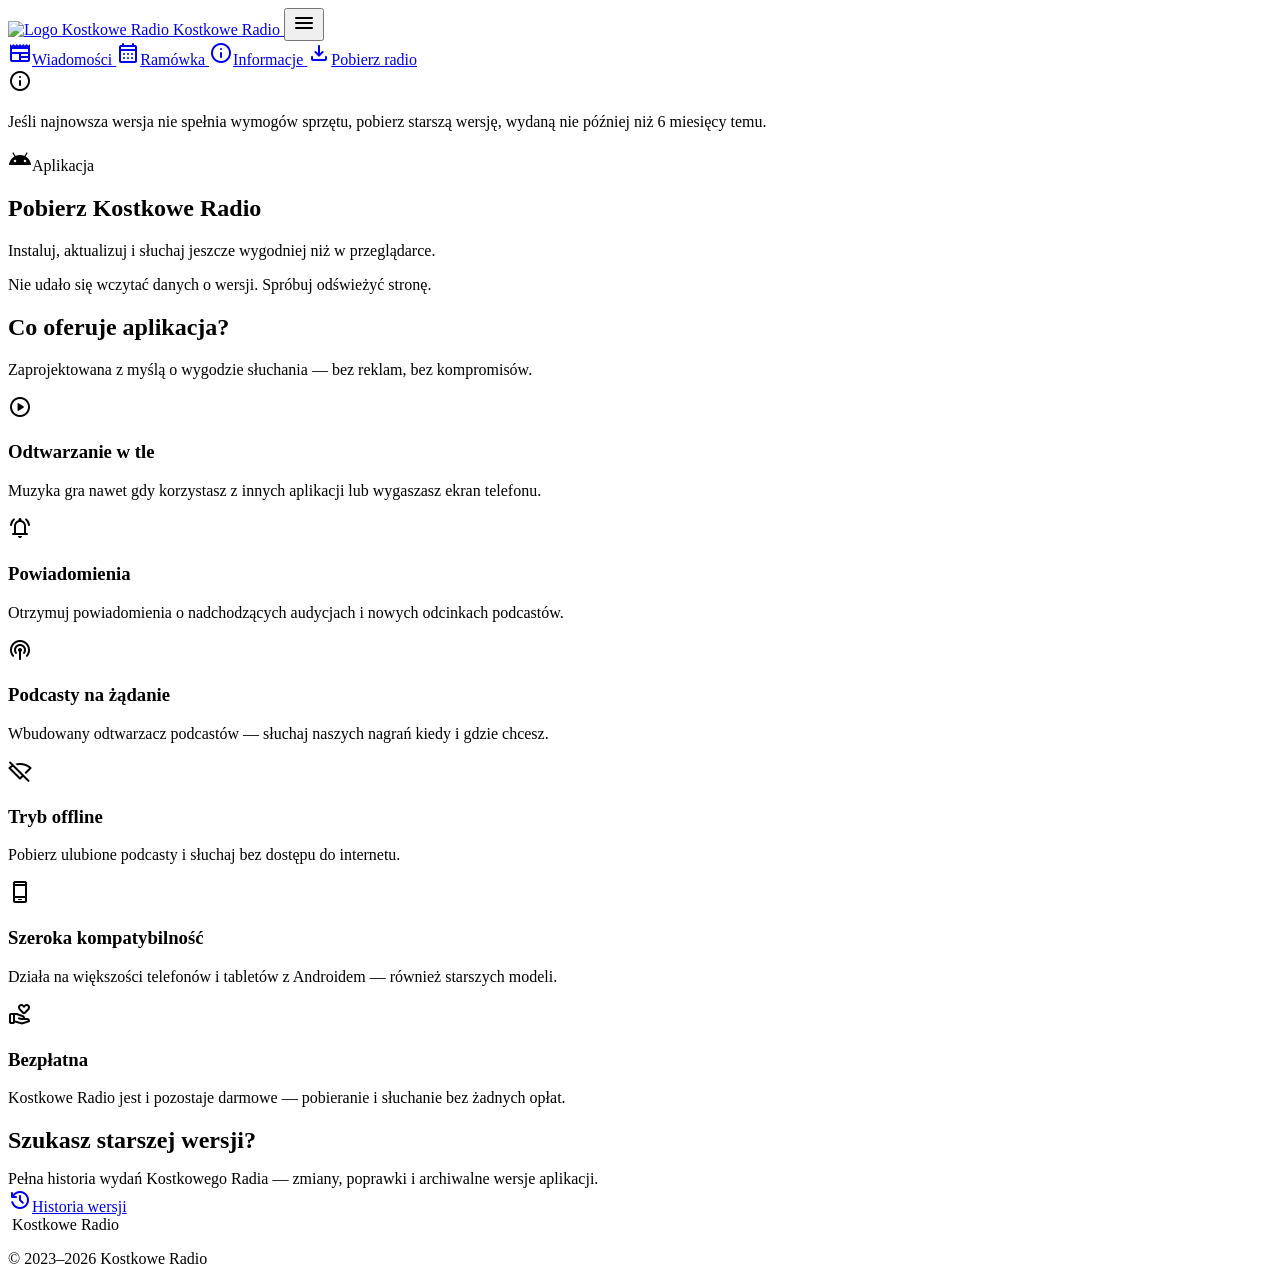
==== commit 87193680: "Update index.html" ====
--- a/pobierz-kostkowe-radio/index.html
+++ b/pobierz-kostkowe-radio/index.html
@@ -10,7 +10,8 @@
   <link rel="preconnect" href="https://fonts.gstatic.com" crossorigin />
   <link href="https://fonts.googleapis.com/css2?family=Poppins:wght@400;500;600;700&display=swap" rel="stylesheet" />
   <link rel="stylesheet" href="https://fonts.googleapis.com/css2?family=Material+Symbols+Rounded:opsz,wght,FILL,GRAD@20,400,1,0" />
-  <link rel="stylesheet" href="/style.css" />
+  <link rel="stylesheet" href="/new/style.css" />
+  <link rel="stylesheet" href="/new/vstyle.css" />
 </head>
 <body>
 
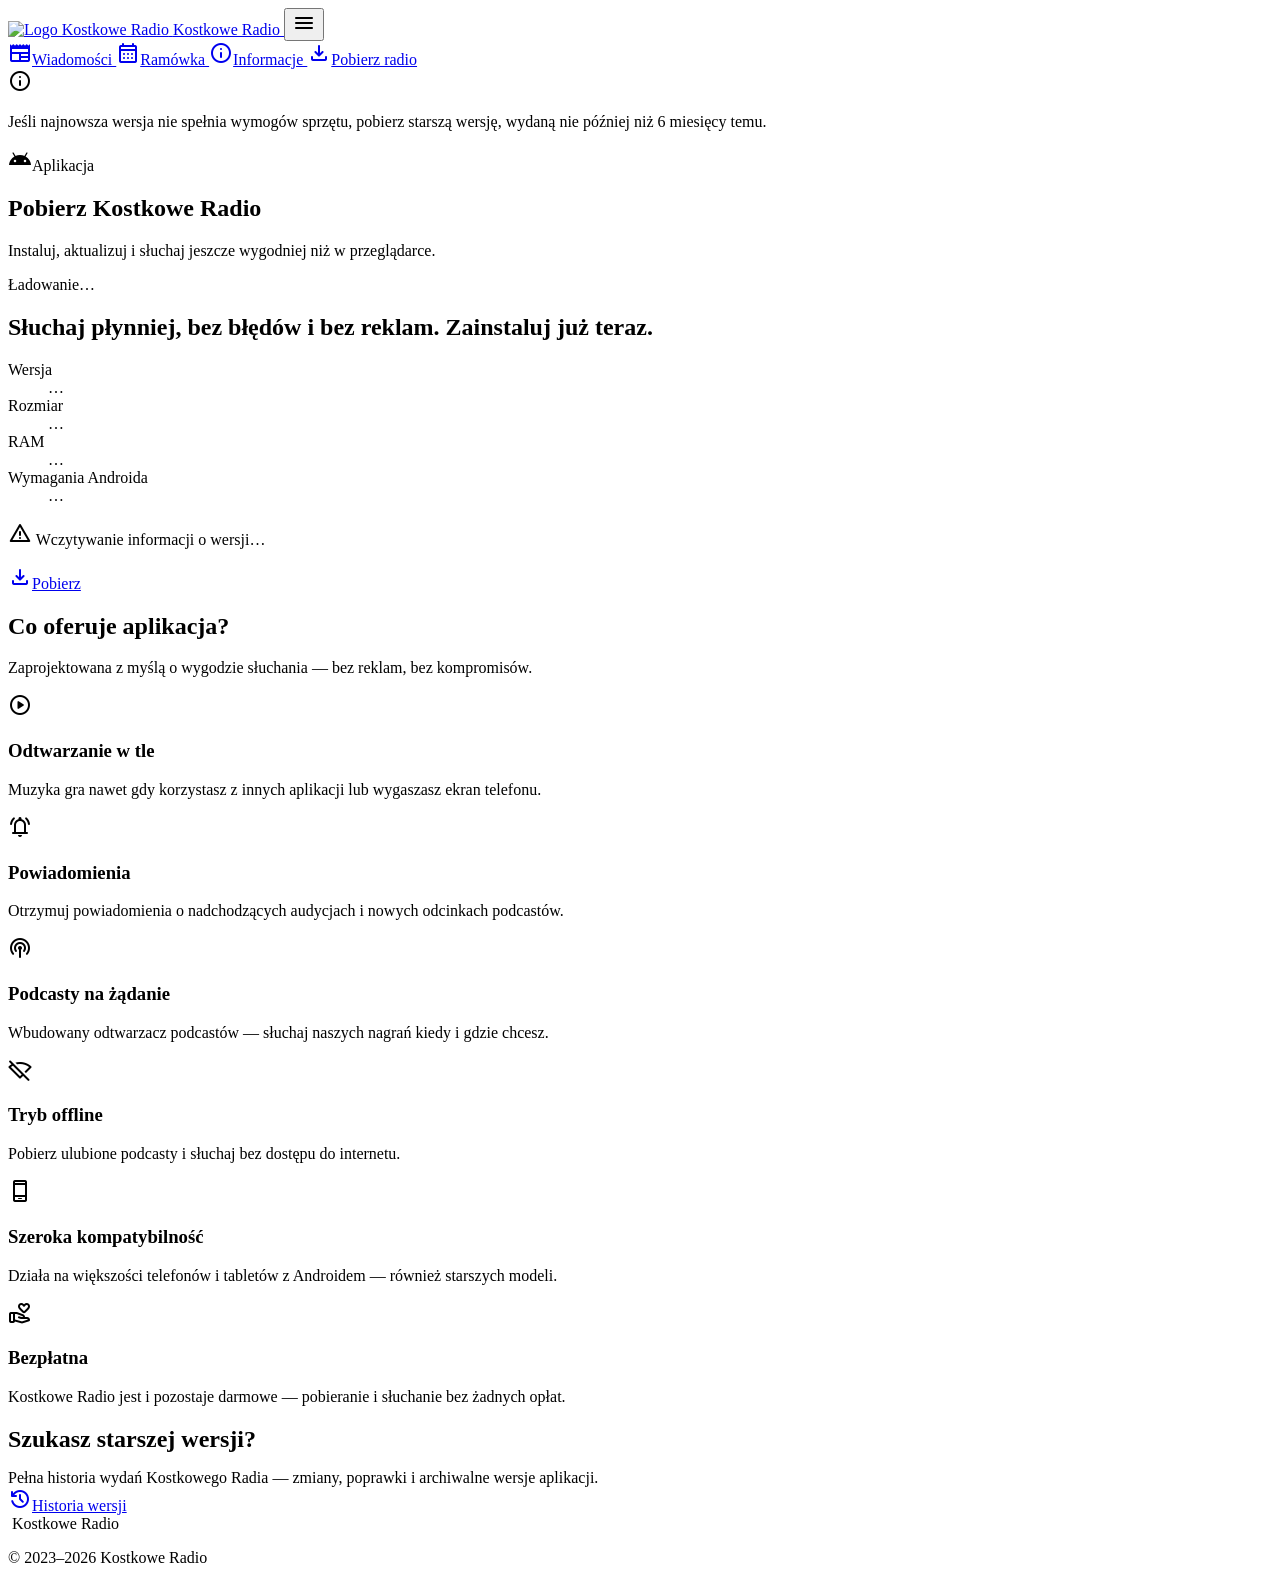
==== commit 0c0d69df: "Update index.html" ====
--- a/pobierz-kostkowe-radio/index.html
+++ b/pobierz-kostkowe-radio/index.html
@@ -190,7 +190,7 @@
     </div>
   </footer>
 
-  <script src="/main.js"></script>
-  <script src="/pobierz.js"></script>
+  <script src="/new/main.js"></script>
+  <script src="/new/pobierz.js"></script>
 </body>
 </html>
